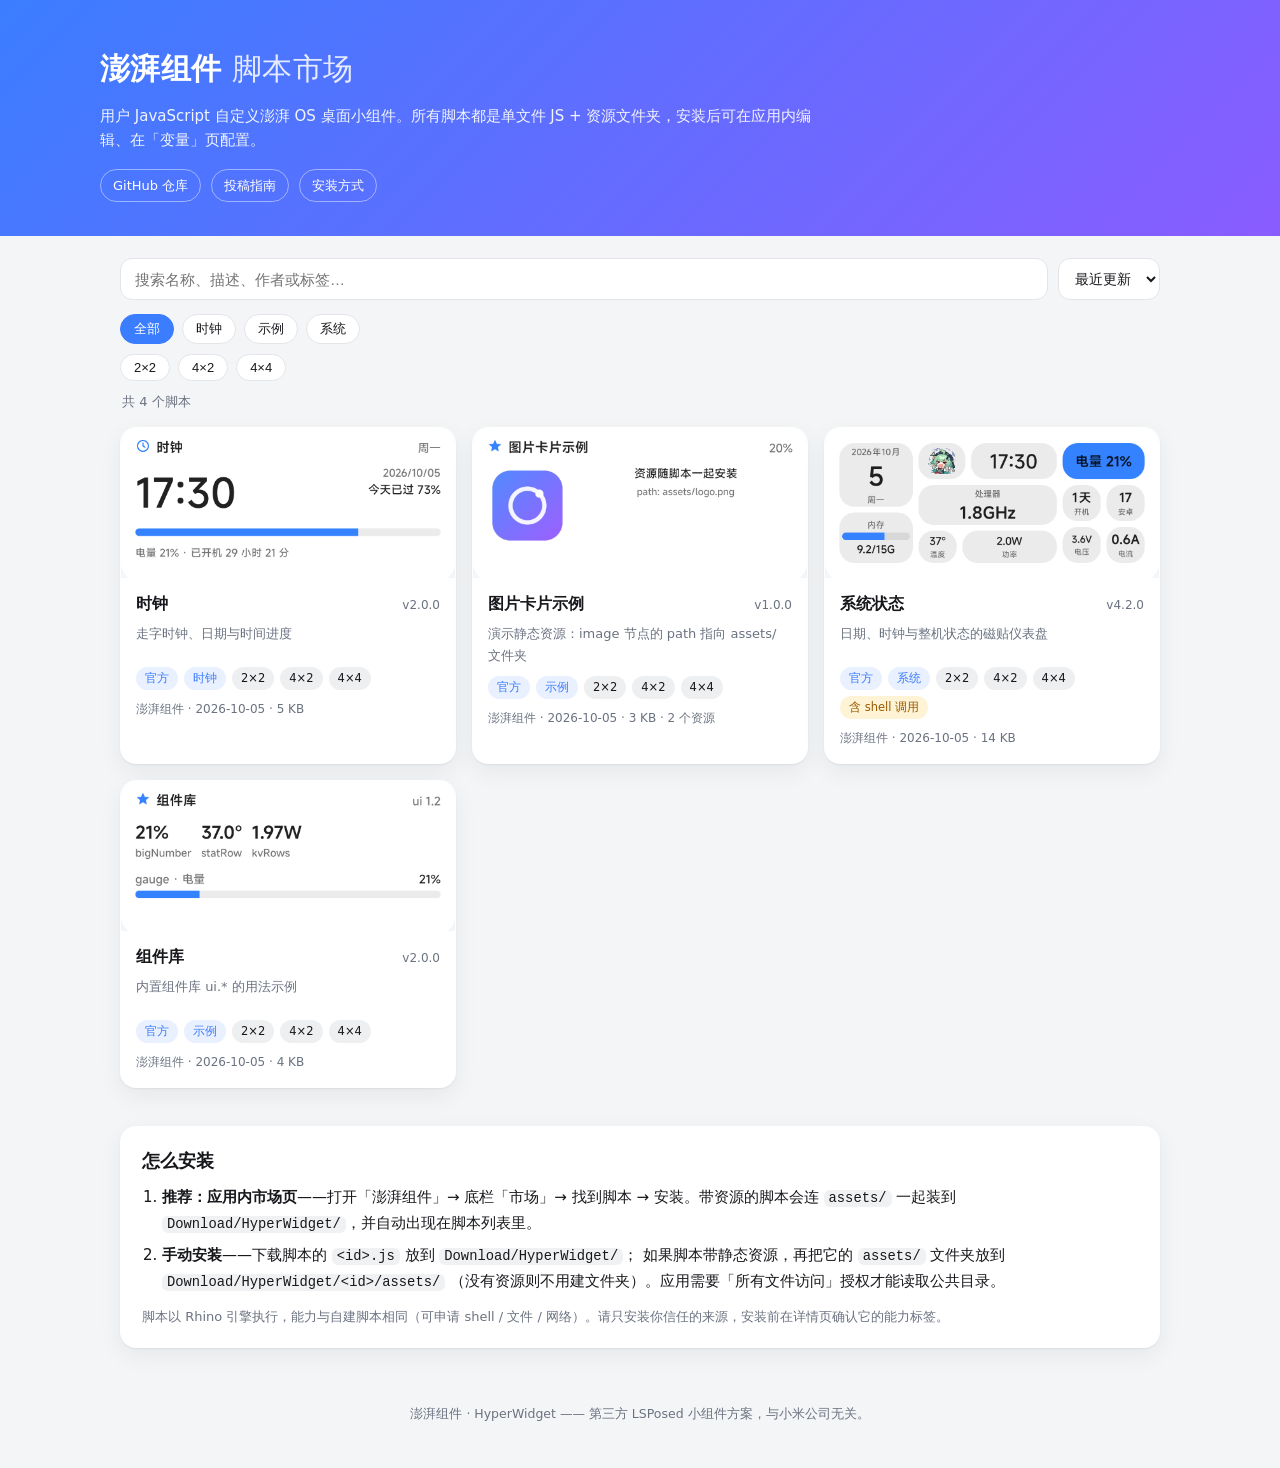
==== index.html @ 2629baf9 "feat: 市场仓库首版——三个内置脚本 + 图片示例、索引工具、CI 与展示页 - scripts/clock|system-status|ui-gallery：随应用分发的三个内置脚本，作为首批示" ====
<!DOCTYPE html>
<html lang="zh-CN">
<head>
<meta charset="utf-8">
<meta name="viewport" content="width=device-width, initial-scale=1">
<title>澎湃组件 · 脚本市场</title>
<meta name="description" content="澎湃组件（HyperWidget）脚本市场：浏览、搜索与安装小组件 JavaScript 脚本。">
<link rel="stylesheet" href="web/style.css">
</head>
<body>
<header class="hero">
  <div class="hero-inner">
    <h1>澎湃组件 <span>脚本市场</span></h1>
    <p>用户 JavaScript 自定义澎湃 OS 桌面小组件。所有脚本都是单文件 JS + 资源文件夹，安装后可在应用内编辑、在「变量」页配置。</p>
    <nav class="hero-links">
      <a href="https://github.com/lswlc33/HyperWidgetMarket" target="_blank" rel="noopener">GitHub 仓库</a>
      <a href="https://github.com/lswlc33/HyperWidgetMarket/blob/main/README.md" target="_blank" rel="noopener">投稿指南</a>
      <a href="#install">安装方式</a>
    </nav>
  </div>
</header>

<main>
  <section class="toolbar">
    <input id="search" type="search" placeholder="搜索名称、描述、作者或标签…" autocomplete="off">
    <select id="sort" aria-label="排序">
      <option value="updated">最近更新</option>
      <option value="name">按名称</option>
      <option value="version">按版本</option>
    </select>
  </section>
  <section class="filters" id="categoryFilters" aria-label="分类筛选"></section>
  <section class="filters" id="sizeFilters" aria-label="尺寸筛选"></section>
  <p class="count" id="count"></p>
  <div class="grid" id="grid"></div>
  <p class="empty" id="empty" hidden>没有匹配的脚本</p>

  <section class="install" id="install">
    <h2>怎么安装</h2>
    <ol>
      <li><b>推荐：应用内市场页</b>——打开「澎湃组件」→ 底栏「市场」→ 找到脚本 → 安装。带资源的脚本会连 <code>assets/</code> 一起装到
        <code>Download/HyperWidget/</code>，并自动出现在脚本列表里。</li>
      <li><b>手动安装</b>——下载脚本的 <code>&lt;id&gt;.js</code> 放到 <code>Download/HyperWidget/</code>；
        如果脚本带静态资源，再把它的 <code>assets/</code> 文件夹放到 <code>Download/HyperWidget/&lt;id&gt;/assets/</code>
        （没有资源则不用建文件夹）。应用需要「所有文件访问」授权才能读取公共目录。</li>
    </ol>
    <p class="note">脚本以 Rhino 引擎执行，能力与自建脚本相同（可申请 shell / 文件 / 网络）。请只安装你信任的来源，安装前在详情页确认它的能力标签。</p>
  </section>
</main>

<footer>
  <p>澎湃组件 · HyperWidget —— 第三方 LSPosed 小组件方案，与小米公司无关。</p>
</footer>

<dialog id="detail" aria-label="脚本详情">
  <div class="detail-head">
    <h3 id="dTitle"></h3>
    <button class="close" id="dClose" aria-label="关闭">✕</button>
  </div>
  <div class="detail-body" id="dBody"></div>
</dialog>

<script src="web/app.js"></script>
</body>
</html>
---- web/style.css ----
/* 市场展示页样式：浅色/深色跟随系统，移动端自适应，无外部依赖 */
:root {
  --bg: #f4f5f7;
  --card: #ffffff;
  --text: #17181c;
  --muted: #6b7280;
  --line: #e3e5e8;
  --accent: #3b7dff;
  --accent-weak: #e9f0ff;
  --warn: #9a5b00;
  --warn-bg: #fff3d6;
  --shadow: 0 1px 2px rgba(16, 18, 22, .06), 0 8px 24px rgba(16, 18, 22, .06);
  --radius: 16px;
}
@media (prefers-color-scheme: dark) {
  :root {
    --bg: #101114;
    --card: #1b1d22;
    --text: #f1f2f4;
    --muted: #9aa0a6;
    --line: #2b2e34;
    --accent: #6ea0ff;
    --accent-weak: #1c2740;
    --warn: #f0c674;
    --warn-bg: #3a2c12;
    --shadow: 0 1px 2px rgba(0, 0, 0, .4), 0 10px 28px rgba(0, 0, 0, .35);
  }
}
* { box-sizing: border-box; }
body {
  margin: 0;
  background: var(--bg);
  color: var(--text);
  font: 15px/1.65 system-ui, -apple-system, "Segoe UI", "PingFang SC", "MiSans", "Microsoft YaHei", sans-serif;
  -webkit-font-smoothing: antialiased;
}
a { color: var(--accent); text-decoration: none; }
a:hover { text-decoration: underline; }
code { font-family: ui-monospace, "SF Mono", Consolas, monospace; font-size: .92em; background: color-mix(in srgb, var(--line) 55%, transparent); padding: 1px 5px; border-radius: 6px; }

/* ---------- 头部 ---------- */
.hero {
  background: linear-gradient(135deg, #3b7dff, #8a5cff);
  color: #fff;
  padding: 44px 20px 34px;
}
.hero-inner { max-width: 1080px; margin: 0 auto; }
.hero h1 { margin: 0 0 10px; font-size: 30px; letter-spacing: .3px; }
.hero h1 span { font-weight: 400; opacity: .85; }
.hero p { margin: 0 0 16px; max-width: 720px; color: rgba(255, 255, 255, .92); }
.hero-links { display: flex; gap: 10px; flex-wrap: wrap; }
.hero-links a {
  color: #fff; border: 1px solid rgba(255, 255, 255, .45); padding: 5px 12px;
  border-radius: 999px; font-size: 13px;
}
.hero-links a:hover { background: rgba(255, 255, 255, .16); text-decoration: none; }

/* ---------- 工具条与筛选 ---------- */
main { max-width: 1080px; margin: 0 auto; padding: 22px 20px 8px; }
.toolbar { display: flex; gap: 10px; margin-bottom: 14px; }
#search {
  flex: 1; padding: 11px 14px; border-radius: 12px; border: 1px solid var(--line);
  background: var(--card); color: var(--text); font-size: 15px; outline: none;
}
#search:focus { border-color: var(--accent); box-shadow: 0 0 0 3px color-mix(in srgb, var(--accent) 22%, transparent); }
#sort {
  padding: 11px 12px; border-radius: 12px; border: 1px solid var(--line);
  background: var(--card); color: var(--text); font-size: 14px;
}
.filters { display: flex; gap: 8px; flex-wrap: wrap; margin-bottom: 10px; }
.filter {
  border: 1px solid var(--line); background: var(--card); color: var(--text);
  padding: 5px 13px; border-radius: 999px; font-size: 13px; cursor: pointer;
}
.filter:hover { border-color: var(--accent); }
.filter.on { background: var(--accent); border-color: var(--accent); color: #fff; }
.count { color: var(--muted); font-size: 13px; margin: 4px 2px 14px; }

/* ---------- 卡片 ---------- */
.grid { display: grid; grid-template-columns: repeat(auto-fill, minmax(272px, 1fr)); gap: 16px; }
.card {
  background: var(--card); border-radius: var(--radius); overflow: hidden;
  box-shadow: var(--shadow); cursor: pointer; border: 1px solid transparent;
  transition: transform .12s ease, border-color .12s ease;
  outline: none;
}
.card:hover, .card:focus-visible { transform: translateY(-2px); border-color: var(--accent); }
.thumb {
  height: 150px; display: flex; align-items: center; justify-content: center;
  background: color-mix(in srgb, var(--line) 40%, transparent); overflow: hidden;
}
.thumb img { width: 100%; height: 100%; object-fit: cover; }
.no-preview { color: var(--muted); font-size: 13px; border: 1px dashed var(--line); padding: 8px 16px; border-radius: 10px; }
.card-body { padding: 13px 15px 14px; }
.title-row { display: flex; align-items: baseline; justify-content: space-between; gap: 8px; }
.title-row h3 { margin: 0; font-size: 16px; }
.ver { color: var(--muted); font-size: 12px; white-space: nowrap; }
.desc { margin: 6px 0 10px; color: var(--muted); font-size: 13px; min-height: 2.6em; }
.chips { display: flex; gap: 6px; flex-wrap: wrap; }
.badge {
  font-size: 11.5px; padding: 2px 9px; border-radius: 999px;
  background: color-mix(in srgb, var(--line) 60%, transparent); color: var(--text);
}
.badge.official { background: var(--accent-weak); color: var(--accent); }
.badge.cat { background: var(--accent-weak); color: var(--accent); }
.badge.warn { background: var(--warn-bg); color: var(--warn); }
.meta { margin: 10px 0 0; color: var(--muted); font-size: 12px; }
.empty { text-align: center; color: var(--muted); padding: 40px 0; }

/* ---------- 安装说明 ---------- */
.install { margin: 38px 0 10px; background: var(--card); border-radius: var(--radius); padding: 20px 22px; box-shadow: var(--shadow); }
.install h2 { margin: 0 0 10px; font-size: 18px; }
.install ol { margin: 0; padding-left: 20px; }
.install li { margin: 6px 0; }
.note { color: var(--muted); font-size: 13px; margin: 12px 0 0; }

/* ---------- 详情弹层 ---------- */
dialog {
  border: none; border-radius: 18px; padding: 0; width: min(760px, 92vw);
  max-height: 88vh; background: var(--card); color: var(--text); box-shadow: var(--shadow);
}
dialog::backdrop { background: rgba(8, 9, 11, .55); backdrop-filter: blur(3px); }
.detail-head {
  display: flex; align-items: center; justify-content: space-between;
  padding: 16px 20px 12px; border-bottom: 1px solid var(--line);
  position: sticky; top: 0; background: var(--card); border-radius: 18px 18px 0 0;
}
.detail-head h3 { margin: 0; font-size: 17px; }
.close { border: none; background: none; color: var(--muted); font-size: 17px; cursor: pointer; padding: 4px 8px; }
.close:hover { color: var(--text); }
.detail-body { padding: 16px 20px 22px; overflow-y: auto; max-height: calc(88vh - 60px); }
.gallery { display: flex; gap: 12px; overflow-x: auto; padding-bottom: 8px; margin-bottom: 14px; }
.gallery figure { margin: 0; flex: 0 0 auto; text-align: center; }
.gallery img { height: 150px; border-radius: 12px; border: 1px solid var(--line); display: block; }
.gallery figcaption { color: var(--muted); font-size: 12px; margin-top: 5px; }
.detail-desc { margin: 0 0 14px; }
.block { margin: 14px 0; }
.block h4 { margin: 0 0 6px; font-size: 14px; color: var(--muted); font-weight: 600; }
.block p { margin: 0; }
.warn-block { background: var(--warn-bg); color: var(--warn); border-radius: 12px; padding: 10px 14px; }
.warn-block h4 { color: inherit; }
.kv { display: grid; grid-template-columns: 78px 1fr; gap: 6px 14px; margin: 0; }
.kv dt { color: var(--muted); font-size: 13px; }
.kv dd { margin: 0; font-size: 14px; }
.steps { margin: 0 0 8px; padding-left: 20px; }
.steps li { margin: 4px 0; font-size: 14px; }
.fileline { display: flex; align-items: center; gap: 10px; flex-wrap: wrap; }
.linkbtn {
  border: 1px solid var(--line); border-radius: 999px; padding: 4px 12px; font-size: 13px;
}
.linkbtn:hover { border-color: var(--accent); text-decoration: none; }

footer { text-align: center; color: var(--muted); font-size: 12.5px; padding: 26px 20px 34px; }

@media (max-width: 520px) {
  .hero { padding: 34px 16px 26px; }
  .hero h1 { font-size: 24px; }
  main { padding: 16px 14px 6px; }
  .thumb { height: 128px; }
}
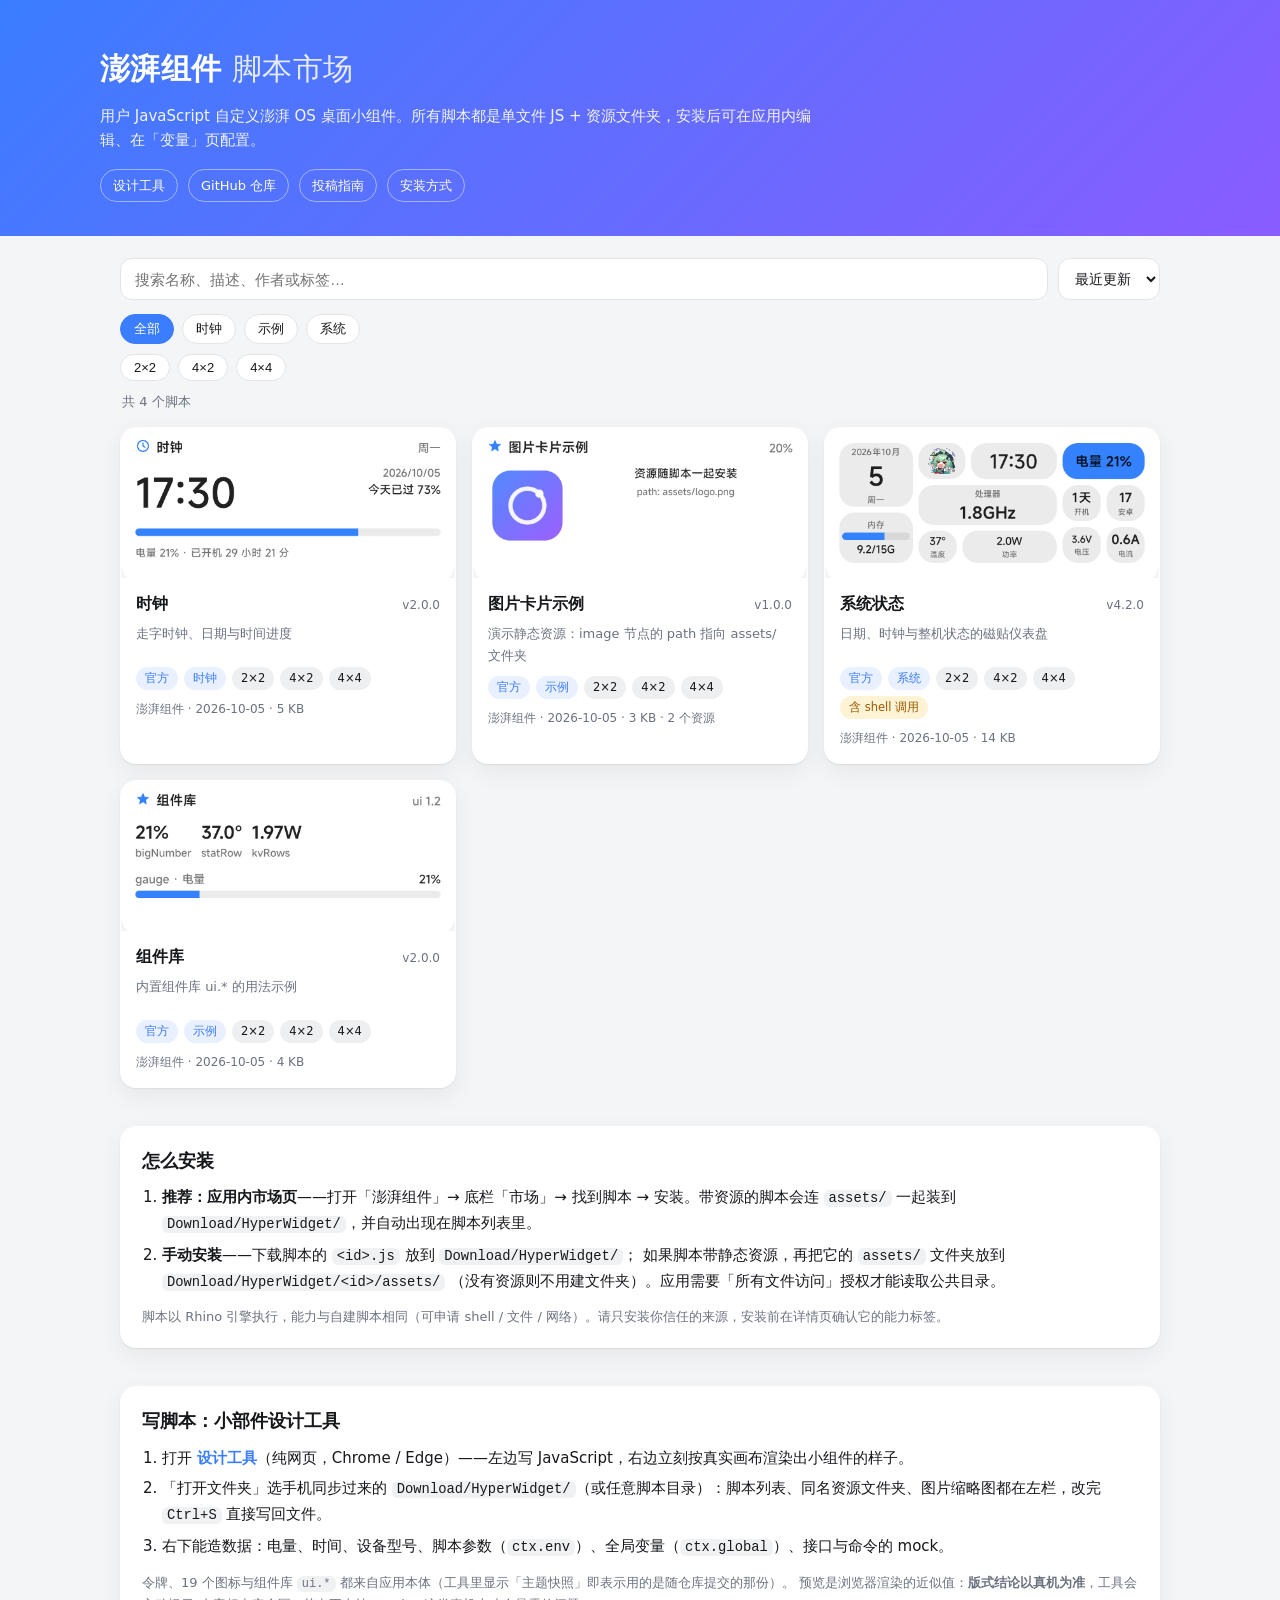
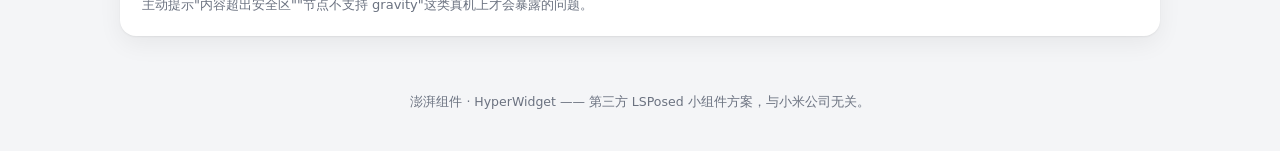
==== commit bd338ed4: "feat(studio): 网页版小部件设计工具落地（在线可用 + 主题快照 + CI 检查） - studio/：左编辑器右实时预览的脚本设计工具（Monaco + 引擎语义层的 JS 移植：   " ====
--- a/index.html
+++ b/index.html
@@ -13,6 +13,7 @@
     <h1>澎湃组件 <span>脚本市场</span></h1>
     <p>用户 JavaScript 自定义澎湃 OS 桌面小组件。所有脚本都是单文件 JS + 资源文件夹，安装后可在应用内编辑、在「变量」页配置。</p>
     <nav class="hero-links">
+      <a href="studio/" title="网页版小部件设计工具：左边写脚本、右边实时预览">设计工具</a>
       <a href="https://github.com/lswlc33/HyperWidgetMarket" target="_blank" rel="noopener">GitHub 仓库</a>
       <a href="https://github.com/lswlc33/HyperWidgetMarket/blob/main/README.md" target="_blank" rel="noopener">投稿指南</a>
       <a href="#install">安装方式</a>
@@ -46,6 +47,17 @@
     </ol>
     <p class="note">脚本以 Rhino 引擎执行，能力与自建脚本相同（可申请 shell / 文件 / 网络）。请只安装你信任的来源，安装前在详情页确认它的能力标签。</p>
   </section>
+
+  <section class="install" id="studio">
+    <h2>写脚本：小部件设计工具</h2>
+    <ol>
+      <li>打开 <a href="studio/"><b>设计工具</b></a>（纯网页，Chrome / Edge）——左边写 JavaScript，右边立刻按真实画布渲染出小组件的样子。</li>
+      <li>「打开文件夹」选手机同步过来的 <code>Download/HyperWidget/</code>（或任意脚本目录）：脚本列表、同名资源文件夹、图片缩略图都在左栏，改完 <code>Ctrl+S</code> 直接写回文件。</li>
+      <li>右下能造数据：电量、时间、设备型号、脚本参数（<code>ctx.env</code>）、全局变量（<code>ctx.global</code>）、接口与命令的 mock。</li>
+    </ol>
+    <p class="note">令牌、19 个图标与组件库 <code>ui.*</code> 都来自应用本体（工具里显示「主题快照」即表示用的是随仓库提交的那份）。
+      预览是浏览器渲染的近似值：<b>版式结论以真机为准</b>，工具会主动提示"内容超出安全区""节点不支持 gravity"这类真机上才会暴露的问题。</p>
+  </section>
 </main>
 
 <footer>
